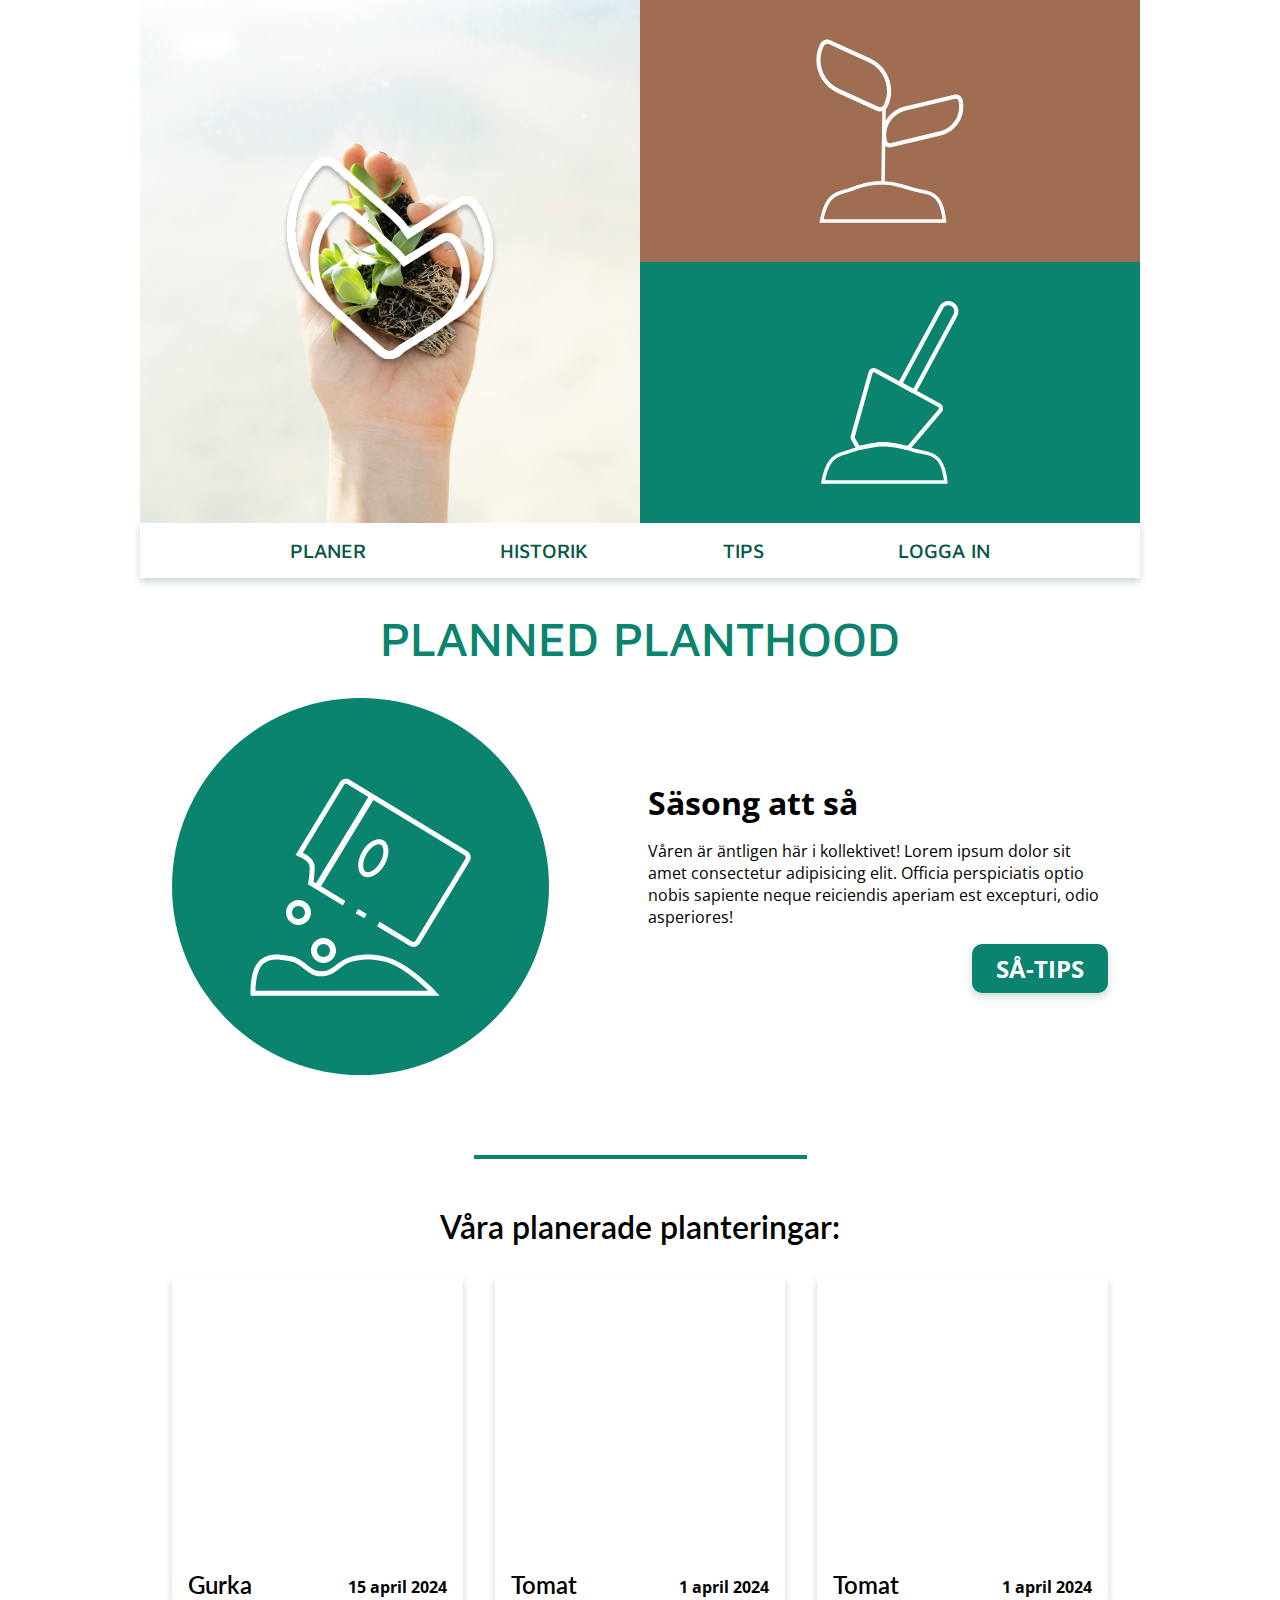
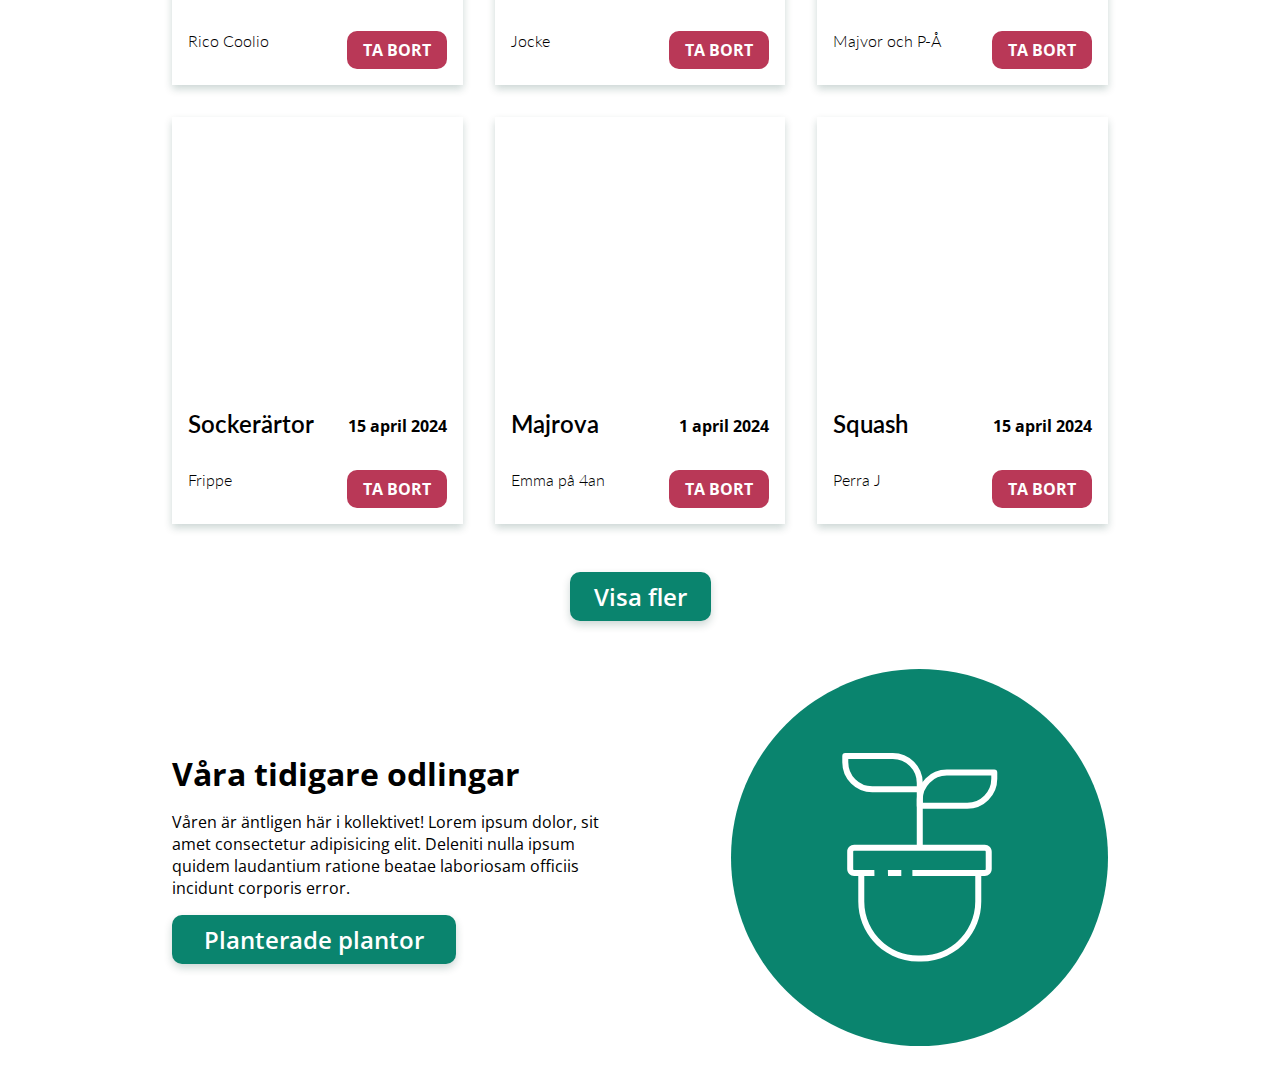
==== index.html @ 94f77a44 "uppdaterad version" ====
<!DOCTYPE html>
<html lang="en">
<head>
    <meta charset="UTF-8">
    <meta name="viewport" content="width=device-width, initial-scale=1.0">
    <link rel="stylesheet" href="./styles/styles.css">
    <title>Planned Planthood</title>
</head>
<body>
    <div class="wrapper">

        <!--HEADER-->
        <header class="header">
            <section class="header-section-left">
                <img src="/assets/plannedplanthoodlogo.svg" alt="">
            </section>
            <section class="header-section-right">
                <figure class="figure-top">
                    <img class="figure-top-img" src="/assets/seedling.svg" alt="">
                </figure>
                <figure class="figure-bottom">
                    <img class="figure-bottom-img" src="/assets/spade.svg" alt="">
                </figure>
            </section>

        </header>

        <!--NAVIGATION-->
        <nav class="navigation-bar">
            <ul>
                <li>PLANER</li>
                <li>HISTORIK</li>
                <li>TIPS</li>
                <li>LOGGA IN</li>
            </ul>
        </nav>

        <!--MAIN-->
        <h1>PLANNED PLANTHOOD</h1>
        <main class="main">
            <figure class="circle">
                <img src="/assets/seedpackage.svg" alt="">
            </figure>
            <aside>
                <h2>Säsong att så</h2>
                <p>Våren är äntligen här i kollektivet! Lorem ipsum dolor sit amet consectetur adipisicing elit. Officia perspiciatis optio nobis sapiente neque reiciendis aperiam est excepturi, odio asperiores!</p>
                <button>SÅ-TIPS</button>
            </aside>

        </main>

        <hr>

        <!--GALLERY SECTION-->
        <h2 class="gallery-section-h2">Våra planerade planteringar:</h2>
        <section class="gallery-section">
            <article class="article-one">
                <figure class="figure-one">
                <img src="/assets/plant.svg" alt="">
                </figure>
                <section class="info-container">
                    <section class="gallery-section-info-top">
                        <h3>Gurka</h3> <p>15 april 2024</p>
                    </section>
                    <section class="gallery-section-info-bottom">
                        <p>Rico Coolio</p> 
                        <button>TA BORT</button>
                    </section>
                </section>
            </article>
            <article class="article-two">
                <figure class="figure-two">
                <img src="/assets/plant.svg" alt="">
                </figure>
                <section class="info-container">
                    <section class="gallery-section-info-top">
                        <h3>Tomat</h3> <p>1 april 2024</p>
                    </section>
                    <section class="gallery-section-info-bottom">
                        <p>Jocke</p> 
                        <button>TA BORT</button>
                    </section>
                </section>
            </article>
            <article class="article-three">
                <figure class="figure-three">
                <img src="/assets/plant.svg" alt="">
                </figure>
                <section class="info-container">
                    <section class="gallery-section-info-top">
                        <h3>Tomat</h3> <p>1 april 2024</p>
                    </section>
                    <section class="gallery-section-info-bottom">
                        <p>Majvor och P-Å</p> 
                        <button>TA BORT</button>
                    </section>
                </section>
            </article>
            <article class="article-four">
                <figure class="figure-four">
                <img src="/assets/plant.svg" alt="">
                </figure>
                <section class="info-container">
                    <section class="gallery-section-info-top">
                        <h3>Sockerärtor</h3> <p>15 april 2024</p>
                    </section>
                    <section class="gallery-section-info-bottom">
                        <p>Frippe</p> 
                        <button>TA BORT</button>
                    </section>
                </section>
            </article>
            <article class="article-five">
                <figure class="figure-five">
                <img src="/assets/plant.svg" alt="">
                </figure>
                <section class="info-container">
                    <section class="gallery-section-info-top">
                        <h3>Majrova</h3> <p>1 april 2024</p>
                    </section>
                    <section class="gallery-section-info-bottom">
                        <p>Emma på 4an</p> 
                        <button>TA BORT</button>
                    </section>
                </section>
            </article>
            <article class="article-six">
                <figure class="figure-six">
                <img src="/assets/plant.svg" alt="">
                </figure>
                <section class="info-container">
                    <section class="gallery-section-info-top">
                        <h3>Squash</h3> <p>15 april 2024</p>
                    </section>
                    <section class="gallery-section-info-bottom">
                        <p>Perra J</p> 
                        <button>TA BORT</button>
                    </section>
                </section>
            </article>
        </section>

        <!--SECTION-->
        <aside class="second-section-button-container">
            <button>Visa fler</button>
        </aside>
        
        <section class="second-section">
            <aside>
                <h2>Våra tidigare odlingar</h2>
                <p>Våren är äntligen här i kollektivet! Lorem ipsum dolor, sit amet consectetur adipisicing elit. Deleniti nulla ipsum quidem laudantium ratione beatae laboriosam officiis incidunt corporis error.</p>
                <button>Planterade plantor</button>
            </aside>
            <figure class="second-section-circle">
                <img src="/assets/plant.svg" alt="">
            </figure>

        </section>

        <!--FOOTER-->
        <footer class="footer">

        </footer>
    </div>
    
</body>
</html>
---- styles/styles.css ----
@import url('https://fonts.googleapis.com/css2?family=Maven+Pro:wght@400..900&family=Roboto:wght@500&display=swap');
@import url('https://fonts.googleapis.com/css2?family=Lato:ital,wght@0,100;0,300;0,400;0,700;0,900;1,100;1,300;1,400;1,700;1,900&family=Maven+Pro:wght@400..900&family=Roboto:wght@500;700&display=swap');
@import url('https://fonts.googleapis.com/css2?family=Lato:ital,wght@0,100;0,300;0,400;0,700;0,900;1,100;1,300;1,400;1,700;1,900&family=Maven+Pro:wght@400..900&family=Open+Sans:ital,wght@0,300..800;1,300..800&family=Roboto:wght@500;700&display=swap');

* {
    box-sizing: border-box;
    margin: 0;
    padding: 0;
}

body {
   
}

.wrapper {
    max-width: 1000px;
    background-color: #FFFFFF;
    margin-inline: auto;

}

/*HEADER SECTION */

header {
    width: 100%;
    display: flex;
    
}

.header-section-left {
    flex:1;
    min-width: 50%;
    background-image: url(../assets/zoe-schaeffer-PFbOZfKh07I-unsplash.jpg);
    background-repeat: no-repeat;
    background-position: center;
    background-size: cover;
    background-color: white;

    display: flex;
    justify-content: center;
    align-items: center;
}

.header-section-right {
    flex:1;
    min-width: 50%;
    display: flex;
    flex-direction: column;
    
}

.figure-top {
    display: flex;
    justify-content: center;
    align-items: center;
    background-color: #9E6D52;
}

.figure-bottom {
    display: flex;
    justify-content: center;
    align-items: center;
    background-color: #0A846E;
    
}

header img {
    max-width: 70%;
    max-height: 70%;
}

/*NAVIGATION*/

.navigation-bar {
    background-color: #FFFFFF;
    box-shadow: 0px 4px 8px rgba(3, 56, 47, 0.2);
    
}


.navigation-bar ul {
    font-family: 'Maven Pro', sans-serif;

    display:flex;
    justify-content: space-evenly;
    text-align: center;
    list-style-type: none;
    font-size: 20px;
    font-weight: 500;
    padding:1rem;
    color:#055647;
}

/*MAIN*/
h1 {
    text-align: center;
    margin-top: 2rem;
    font-family: 'Maven Pro', sans-serif;
    font-weight: 500;
    font-size: 3rem;
    color: #0A846E;
    
}

.main {
    display: grid;
    grid-template-columns: repeat(2, 1fr);
    gap: 1rem;
    padding: 2rem;
}

.main figure {
    grid-column: auto / span 1;

    width: 377px;
    height: 377px;
    border-radius: 50%;
    background-color: #0A846E;
}

.main aside {
    grid-column: auto / span 1;
    display: flex;
    flex-direction: column;
    justify-content: center;
}

.main aside h2 {
    font-family: 'Open Sans', sans-serif;
    font-weight: 700;
    font-size: 2rem;
    padding-bottom: 1rem;
}

.main aside p {
    font-family: 'Open Sans', sans-serif;
    font-weight: 400;
    font-size: 1rem;
    padding-bottom: 1rem;
    
}

.main aside button {
    font-family: 'Open Sans', sans-serif;
    font-weight: 700;
    font-size: 1.5rem;
    align-self: flex-end;
    padding: 0.5rem 1.5rem;
    border-radius: 10px;
    background-color: #0A846E;
    color: white;
    border: none;
    cursor: pointer;
    box-shadow: 0px 4px 8px rgba(3, 56, 47, 0.2);
}

.main aside button:hover {
    background-color: #14483f;
}

.circle {
    display: flex;
    justify-content: center;
    align-items: center;
}

/*HORISONTELL LINJE*/
hr {
    max-width: 333px;
    background-color: #0A846E;
    border: 2px solid #0A846E;
    margin-inline: auto;
    margin-top: 3rem;
    margin-bottom: 3rem;
}

/*GALLERY SECTION*/

.gallery-section-h2 {
    font-family: 'Lato', sans-serif;
    font-weight: 600;
    font-size: 2rem;
    text-align: center;
}

.gallery-section {
    display: grid;
    grid-template-columns: repeat(3, 1fr);
    gap:2rem;
    padding: 2rem;
}

.gallery-section article {
    height: 407px;
    background-color: white;
    display: flex;
    flex-direction: column;

    box-shadow: 0px 4px 8px rgba(3, 56, 47, 0.2);
}

.gallery-section figure {
    height: 296px;
    display: flex;
    justify-content: center;
    align-items: center;
    
}

.figure-one {
    background-image: url(https://images.unsplash.com/photo-1518568403628-df55701ade9e?q=80&w=2940&auto=format&fit=crop&ixlib=rb-4.0.3&ixid=M3wxMjA3fDB8MHxwaG90by1wYWdlfHx8fGVufDB8fHx8fA%3D%3D);
    background-size: cover;
    background-repeat: no-repeat;
    background-position: center;
}

.figure-two {
    background-image: url(https://images.unsplash.com/photo-1596199050105-6d5d32222916?q=80&w=2639&auto=format&fit=crop&ixlib=rb-4.0.3&ixid=M3wxMjA3fDB8MHxwaG90by1wYWdlfHx8fGVufDB8fHx8fA%3D%3D);
    background-size: cover;
    background-repeat: no-repeat;
    background-position: center;
}

.figure-three {
    background-image: url(https://images.unsplash.com/photo-1565698228480-eec300c9679b?q=80&w=2806&auto=format&fit=crop&ixlib=rb-4.0.3&ixid=M3wxMjA3fDB8MHxwaG90by1wYWdlfHx8fGVufDB8fHx8fA%3D%3D);
    background-size: cover;
    background-repeat: no-repeat;
    background-position: center;
}

.figure-four {
    background-image: url(https://images.unsplash.com/photo-1687878269804-63e8b50e3ddc?q=80&w=2940&auto=format&fit=crop&ixlib=rb-4.0.3&ixid=M3wxMjA3fDB8MHxwaG90by1wYWdlfHx8fGVufDB8fHx8fA%3D%3D);
    background-size: cover;
    background-repeat: no-repeat;
    background-position: center;
}

.figure-five {
    background-image: url(https://images.unsplash.com/photo-1555447740-03e40562af94?q=80&w=2787&auto=format&fit=crop&ixlib=rb-4.0.3&ixid=M3wxMjA3fDB8MHxwaG90by1wYWdlfHx8fGVufDB8fHx8fA%3D%3D);
    background-size: cover;
    background-repeat: no-repeat;
    background-position: center;
}

.figure-six {
    background-image: url(https://images.unsplash.com/photo-1627989230968-d0b8e2d1a398?q=80&w=2962&auto=format&fit=crop&ixlib=rb-4.0.3&ixid=M3wxMjA3fDB8MHxwaG90by1wYWdlfHx8fGVufDB8fHx8fA%3D%3D);
    background-size: cover;
    background-repeat: no-repeat;
    background-position: center;
}

.gallery-section-info-top, .gallery-section-info-bottom {
    display: flex;
    justify-content: space-between;
    padding: 1rem;
}

.gallery-section-info-bottom {
    margin-top: auto;
}

.gallery-section button {
    background-color: #B93857;
    color: white;
    border-radius: 10px;
    padding: 0.5rem 1rem;
    border-style: none;
    cursor: pointer;
    

    font-family: 'Open Sans', sans-serif;
    font-weight: 700;
    font-size: 1rem;
}

.gallery-section button:hover {
    background-color: #6d1026;
}

.gallery-section h3 {
    font-family: 'Lato', sans-serif;
    font-weight: 600;
    font-size: 1.5rem;
}

.gallery-section-info-top p {
    font-family: 'Open Sans', sans-serif;
    font-weight: 700;
    font-size: 1rem;
    padding-top: 0.35rem;
}

.gallery-section-info-bottom p {
    font-family: 'Lato', sans-serif;
    font-weight: 300;
    font-size: 1rem;
}

.second-section-button-container {
    display: flex;
    justify-content: center;
    align-items: center;
}

.second-section-button-container button {
    font-family: 'Open Sans', sans-serif;
    font-weight: 600;
    font-size: 1.5rem;
    padding: 0.5rem 1.5rem;
    border-radius: 10px;
    background-color: #0A846E;
    color: white;
    border: none;
    cursor: pointer;
    box-shadow: 0px 4px 8px rgba(3, 56, 47, 0.2);

    margin: 1rem;
}

.second-section-button-container button:hover {
    background-color: #14483f;
}

.second-section {
    display: grid;
    grid-template-columns: repeat(2, 1fr);
    gap: 1rem;
    padding: 2rem;

}

.second-section figure {
    grid-column: auto / span 1;

    width: 377px;
    height: 377px;
    border-radius: 50%;
    background-color: #0A846E;
}

.second-section aside {
    grid-column: auto / span 1;
    display: flex;
    flex-direction: column;
    justify-content: center;
}

.second-section-circle {
    display: flex;
    justify-content: center;
    align-items: center;
    margin-left: 6rem;
}

.second-section aside h2 {
    font-family: 'Open Sans', sans-serif;
    font-weight: 700;
    font-size: 2rem;
    padding-bottom: 1rem;
}

.second-section aside p {
    font-family: 'Open Sans', sans-serif;
    font-weight: 400;
    font-size: 1rem;
    padding-bottom: 1rem;
}

.second-section button {
    font-family: 'Open Sans', sans-serif;
    font-weight: 600;
    font-size: 1.5rem;
    padding: 0.5rem 2rem;
    border-radius: 10px;
    background-color: #0A846E;
    color: white;
    border: none;
    cursor: pointer;
    box-shadow: 0px 4px 8px rgba(3, 56, 47, 0.2);
    

    align-self: flex-start;
}

.second-section button:hover {
    background-color: #14483f;
}


@media (min-width:390px) and (max-width:600px) {
  

}
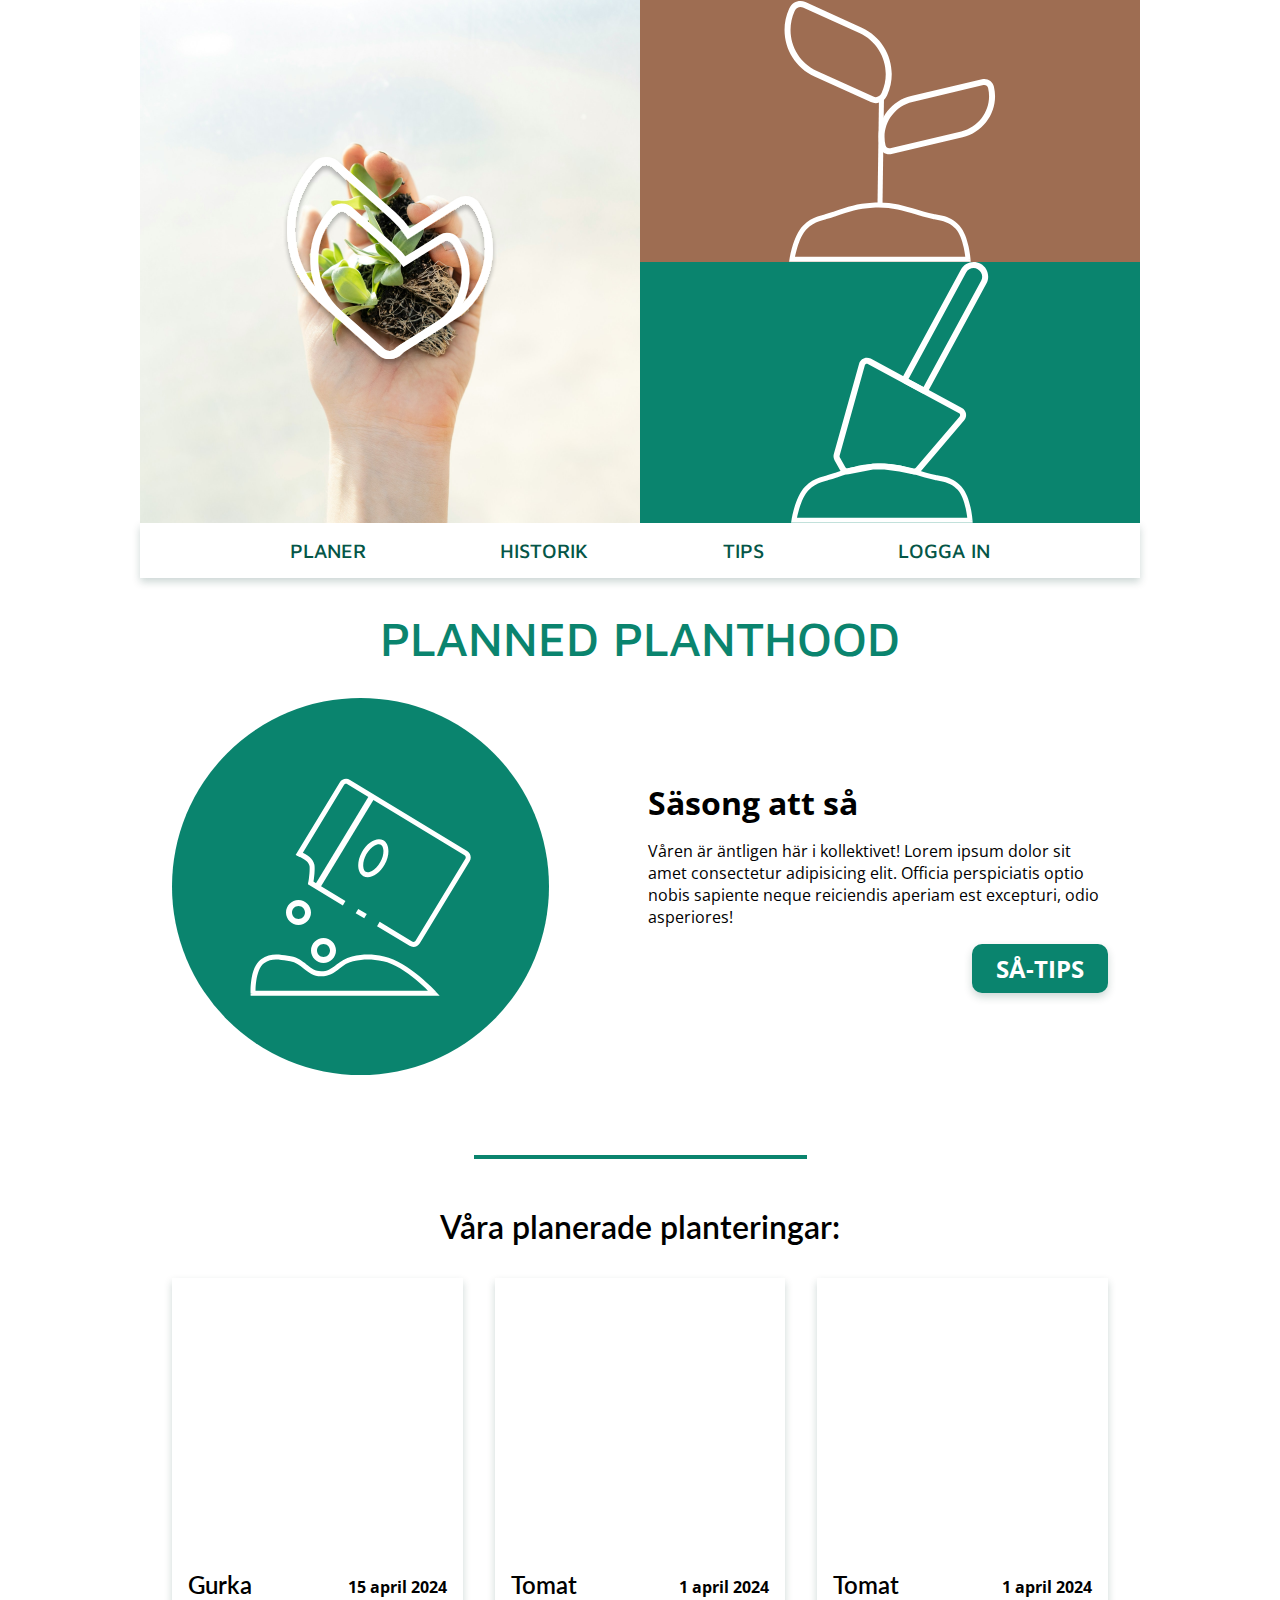
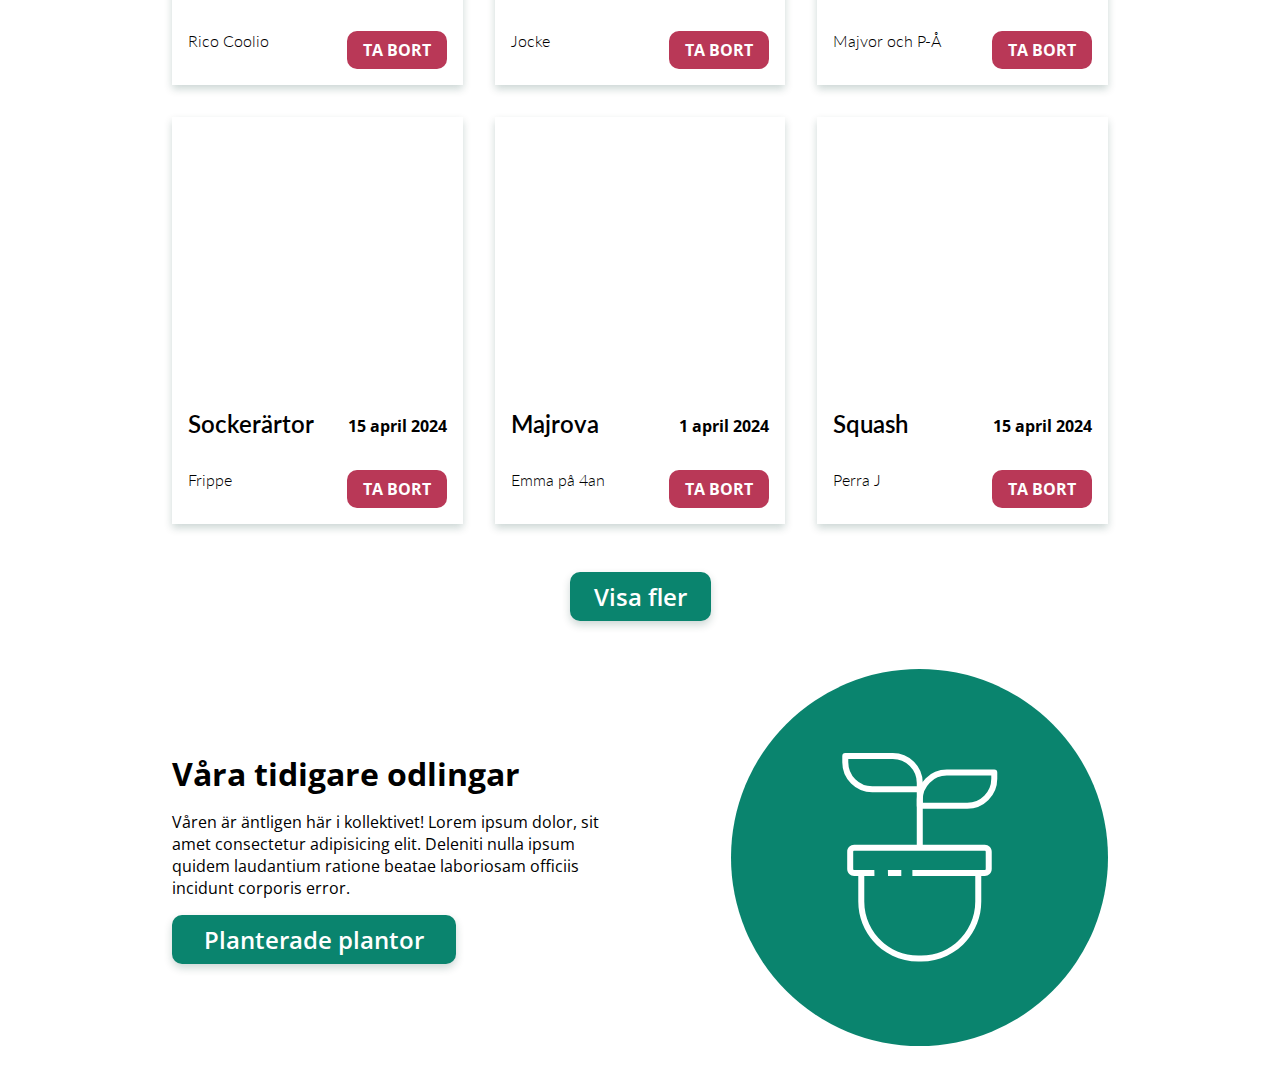
==== commit 66f98548: "Add files via upload" ====
--- a/index.html
+++ b/index.html
@@ -1,167 +1,167 @@
-<!DOCTYPE html>
-<html lang="en">
-<head>
-    <meta charset="UTF-8">
-    <meta name="viewport" content="width=device-width, initial-scale=1.0">
-    <link rel="stylesheet" href="./styles/styles.css">
-    <title>Planned Planthood</title>
-</head>
-<body>
-    <div class="wrapper">
-
-        <!--HEADER-->
-        <header class="header">
-            <section class="header-section-left">
-                <img src="/assets/plannedplanthoodlogo.svg" alt="">
-            </section>
-            <section class="header-section-right">
-                <figure class="figure-top">
-                    <img class="figure-top-img" src="/assets/seedling.svg" alt="">
-                </figure>
-                <figure class="figure-bottom">
-                    <img class="figure-bottom-img" src="/assets/spade.svg" alt="">
-                </figure>
-            </section>
-
-        </header>
-
-        <!--NAVIGATION-->
-        <nav class="navigation-bar">
-            <ul>
-                <li>PLANER</li>
-                <li>HISTORIK</li>
-                <li>TIPS</li>
-                <li>LOGGA IN</li>
-            </ul>
-        </nav>
-
-        <!--MAIN-->
-        <h1>PLANNED PLANTHOOD</h1>
-        <main class="main">
-            <figure class="circle">
-                <img src="/assets/seedpackage.svg" alt="">
-            </figure>
-            <aside>
-                <h2>Säsong att så</h2>
-                <p>Våren är äntligen här i kollektivet! Lorem ipsum dolor sit amet consectetur adipisicing elit. Officia perspiciatis optio nobis sapiente neque reiciendis aperiam est excepturi, odio asperiores!</p>
-                <button>SÅ-TIPS</button>
-            </aside>
-
-        </main>
-
-        <hr>
-
-        <!--GALLERY SECTION-->
-        <h2 class="gallery-section-h2">Våra planerade planteringar:</h2>
-        <section class="gallery-section">
-            <article class="article-one">
-                <figure class="figure-one">
-                <img src="/assets/plant.svg" alt="">
-                </figure>
-                <section class="info-container">
-                    <section class="gallery-section-info-top">
-                        <h3>Gurka</h3> <p>15 april 2024</p>
-                    </section>
-                    <section class="gallery-section-info-bottom">
-                        <p>Rico Coolio</p> 
-                        <button>TA BORT</button>
-                    </section>
-                </section>
-            </article>
-            <article class="article-two">
-                <figure class="figure-two">
-                <img src="/assets/plant.svg" alt="">
-                </figure>
-                <section class="info-container">
-                    <section class="gallery-section-info-top">
-                        <h3>Tomat</h3> <p>1 april 2024</p>
-                    </section>
-                    <section class="gallery-section-info-bottom">
-                        <p>Jocke</p> 
-                        <button>TA BORT</button>
-                    </section>
-                </section>
-            </article>
-            <article class="article-three">
-                <figure class="figure-three">
-                <img src="/assets/plant.svg" alt="">
-                </figure>
-                <section class="info-container">
-                    <section class="gallery-section-info-top">
-                        <h3>Tomat</h3> <p>1 april 2024</p>
-                    </section>
-                    <section class="gallery-section-info-bottom">
-                        <p>Majvor och P-Å</p> 
-                        <button>TA BORT</button>
-                    </section>
-                </section>
-            </article>
-            <article class="article-four">
-                <figure class="figure-four">
-                <img src="/assets/plant.svg" alt="">
-                </figure>
-                <section class="info-container">
-                    <section class="gallery-section-info-top">
-                        <h3>Sockerärtor</h3> <p>15 april 2024</p>
-                    </section>
-                    <section class="gallery-section-info-bottom">
-                        <p>Frippe</p> 
-                        <button>TA BORT</button>
-                    </section>
-                </section>
-            </article>
-            <article class="article-five">
-                <figure class="figure-five">
-                <img src="/assets/plant.svg" alt="">
-                </figure>
-                <section class="info-container">
-                    <section class="gallery-section-info-top">
-                        <h3>Majrova</h3> <p>1 april 2024</p>
-                    </section>
-                    <section class="gallery-section-info-bottom">
-                        <p>Emma på 4an</p> 
-                        <button>TA BORT</button>
-                    </section>
-                </section>
-            </article>
-            <article class="article-six">
-                <figure class="figure-six">
-                <img src="/assets/plant.svg" alt="">
-                </figure>
-                <section class="info-container">
-                    <section class="gallery-section-info-top">
-                        <h3>Squash</h3> <p>15 april 2024</p>
-                    </section>
-                    <section class="gallery-section-info-bottom">
-                        <p>Perra J</p> 
-                        <button>TA BORT</button>
-                    </section>
-                </section>
-            </article>
-        </section>
-
-        <!--SECTION-->
-        <aside class="second-section-button-container">
-            <button>Visa fler</button>
-        </aside>
-        
-        <section class="second-section">
-            <aside>
-                <h2>Våra tidigare odlingar</h2>
-                <p>Våren är äntligen här i kollektivet! Lorem ipsum dolor, sit amet consectetur adipisicing elit. Deleniti nulla ipsum quidem laudantium ratione beatae laboriosam officiis incidunt corporis error.</p>
-                <button>Planterade plantor</button>
-            </aside>
-            <figure class="second-section-circle">
-                <img src="/assets/plant.svg" alt="">
-            </figure>
-
-        </section>
-
-        <!--FOOTER-->
-        <footer class="footer">
-
-        </footer>
-    </div>
-    
-</body>
+<!DOCTYPE html>
+<html lang="en">
+<head>
+    <meta charset="UTF-8">
+    <meta name="viewport" content="width=device-width, initial-scale=1.0">
+    <link rel="stylesheet" href="./styles/styles.css">
+    <title>Planned Planthood</title>
+</head>
+<body>
+    <div class="wrapper">
+
+        <!--HEADER-->
+        <header class="header">
+            <section class="header-section-left">
+                <img src="/assets/plannedplanthoodlogo.svg" alt="">
+            </section>
+            <section class="header-section-right">
+                <figure class="figure-top">
+                    <img class="figure-top-img" src="/assets/seedling.svg" alt="">
+                </figure>
+                <figure class="figure-bottom">
+                    <img class="figure-bottom-img" src="/assets/spade.svg" alt="">
+                </figure>
+            </section>
+
+        </header>
+
+        <!--NAVIGATION-->
+        <nav class="navigation-bar">
+            <ul>
+                <li>PLANER</li>
+                <li>HISTORIK</li>
+                <li>TIPS</li>
+                <li>LOGGA IN</li>
+            </ul>
+        </nav>
+
+        <!--MAIN-->
+        <h1>PLANNED PLANTHOOD</h1>
+        <main class="main">
+            <figure class="circle">
+                <img src="/assets/seedpackage.svg" alt="">
+            </figure>
+            <aside>
+                <h2>Säsong att så</h2>
+                <p>Våren är äntligen här i kollektivet! Lorem ipsum dolor sit amet consectetur adipisicing elit. Officia perspiciatis optio nobis sapiente neque reiciendis aperiam est excepturi, odio asperiores!</p>
+                <button>SÅ-TIPS</button>
+            </aside>
+
+        </main>
+
+        <hr>
+
+        <!--GALLERY SECTION-->
+        <h2 class="gallery-section-h2">Våra planerade planteringar:</h2>
+        <section class="gallery-section">
+            <article class="article-one">
+                <figure class="figure-one">
+                <img src="/assets/plant.svg" alt="">
+                </figure>
+                <section class="info-container">
+                    <section class="gallery-section-info-top">
+                        <h3>Gurka</h3> <p>15 april 2024</p>
+                    </section>
+                    <section class="gallery-section-info-bottom">
+                        <p>Rico Coolio</p> 
+                        <button>TA BORT</button>
+                    </section>
+                </section>
+            </article>
+            <article class="article-two">
+                <figure class="figure-two">
+                <img src="/assets/plant.svg" alt="">
+                </figure>
+                <section class="info-container">
+                    <section class="gallery-section-info-top">
+                        <h3>Tomat</h3> <p>1 april 2024</p>
+                    </section>
+                    <section class="gallery-section-info-bottom">
+                        <p>Jocke</p> 
+                        <button>TA BORT</button>
+                    </section>
+                </section>
+            </article>
+            <article class="article-three">
+                <figure class="figure-three">
+                <img src="/assets/plant.svg" alt="">
+                </figure>
+                <section class="info-container">
+                    <section class="gallery-section-info-top">
+                        <h3>Tomat</h3> <p>1 april 2024</p>
+                    </section>
+                    <section class="gallery-section-info-bottom">
+                        <p>Majvor och P-Å</p> 
+                        <button>TA BORT</button>
+                    </section>
+                </section>
+            </article>
+            <article class="article-four">
+                <figure class="figure-four">
+                <img src="/assets/plant.svg" alt="">
+                </figure>
+                <section class="info-container">
+                    <section class="gallery-section-info-top">
+                        <h3>Sockerärtor</h3> <p>15 april 2024</p>
+                    </section>
+                    <section class="gallery-section-info-bottom">
+                        <p>Frippe</p> 
+                        <button>TA BORT</button>
+                    </section>
+                </section>
+            </article>
+            <article class="article-five">
+                <figure class="figure-five">
+                <img src="/assets/plant.svg" alt="">
+                </figure>
+                <section class="info-container">
+                    <section class="gallery-section-info-top">
+                        <h3>Majrova</h3> <p>1 april 2024</p>
+                    </section>
+                    <section class="gallery-section-info-bottom">
+                        <p>Emma på 4an</p> 
+                        <button>TA BORT</button>
+                    </section>
+                </section>
+            </article>
+            <article class="article-six">
+                <figure class="figure-six">
+                <img src="/assets/plant.svg" alt="">
+                </figure>
+                <section class="info-container">
+                    <section class="gallery-section-info-top">
+                        <h3>Squash</h3> <p>15 april 2024</p>
+                    </section>
+                    <section class="gallery-section-info-bottom">
+                        <p>Perra J</p> 
+                        <button>TA BORT</button>
+                    </section>
+                </section>
+            </article>
+        </section>
+
+        <!--SECTION-->
+        <aside class="second-section-button-container">
+            <button>Visa fler</button>
+        </aside>
+        
+        <section class="second-section">
+            <aside>
+                <h2>Våra tidigare odlingar</h2>
+                <p>Våren är äntligen här i kollektivet! Lorem ipsum dolor, sit amet consectetur adipisicing elit. Deleniti nulla ipsum quidem laudantium ratione beatae laboriosam officiis incidunt corporis error.</p>
+                <button>Planterade plantor</button>
+            </aside>
+            <figure class="second-section-circle">
+                <img src="/assets/plant.svg" alt="">
+            </figure>
+
+        </section>
+
+        <!--FOOTER-->
+        <footer class="footer">
+
+        </footer>
+    </div>
+    
+</body>
 </html>--- a/styles/styles.css
+++ b/styles/styles.css
@@ -1,393 +1,470 @@
-@import url('https://fonts.googleapis.com/css2?family=Maven+Pro:wght@400..900&family=Roboto:wght@500&display=swap');
-@import url('https://fonts.googleapis.com/css2?family=Lato:ital,wght@0,100;0,300;0,400;0,700;0,900;1,100;1,300;1,400;1,700;1,900&family=Maven+Pro:wght@400..900&family=Roboto:wght@500;700&display=swap');
-@import url('https://fonts.googleapis.com/css2?family=Lato:ital,wght@0,100;0,300;0,400;0,700;0,900;1,100;1,300;1,400;1,700;1,900&family=Maven+Pro:wght@400..900&family=Open+Sans:ital,wght@0,300..800;1,300..800&family=Roboto:wght@500;700&display=swap');
-
-* {
-    box-sizing: border-box;
-    margin: 0;
-    padding: 0;
-}
-
-body {
-   
-}
-
-.wrapper {
-    max-width: 1000px;
-    background-color: #FFFFFF;
-    margin-inline: auto;
-
-}
-
-/*HEADER SECTION */
-
-header {
-    width: 100%;
-    display: flex;
-    
-}
-
-.header-section-left {
-    flex:1;
-    min-width: 50%;
-    background-image: url(../assets/zoe-schaeffer-PFbOZfKh07I-unsplash.jpg);
-    background-repeat: no-repeat;
-    background-position: center;
-    background-size: cover;
-    background-color: white;
-
-    display: flex;
-    justify-content: center;
-    align-items: center;
-}
-
-.header-section-right {
-    flex:1;
-    min-width: 50%;
-    display: flex;
-    flex-direction: column;
-    
-}
-
-.figure-top {
-    display: flex;
-    justify-content: center;
-    align-items: center;
-    background-color: #9E6D52;
-}
-
-.figure-bottom {
-    display: flex;
-    justify-content: center;
-    align-items: center;
-    background-color: #0A846E;
-    
-}
-
-header img {
-    max-width: 70%;
-    max-height: 70%;
-}
-
-/*NAVIGATION*/
-
-.navigation-bar {
-    background-color: #FFFFFF;
-    box-shadow: 0px 4px 8px rgba(3, 56, 47, 0.2);
-    
-}
-
-
-.navigation-bar ul {
-    font-family: 'Maven Pro', sans-serif;
-
-    display:flex;
-    justify-content: space-evenly;
-    text-align: center;
-    list-style-type: none;
-    font-size: 20px;
-    font-weight: 500;
-    padding:1rem;
-    color:#055647;
-}
-
-/*MAIN*/
-h1 {
-    text-align: center;
-    margin-top: 2rem;
-    font-family: 'Maven Pro', sans-serif;
-    font-weight: 500;
-    font-size: 3rem;
-    color: #0A846E;
-    
-}
-
-.main {
-    display: grid;
-    grid-template-columns: repeat(2, 1fr);
-    gap: 1rem;
-    padding: 2rem;
-}
-
-.main figure {
-    grid-column: auto / span 1;
-
-    width: 377px;
-    height: 377px;
-    border-radius: 50%;
-    background-color: #0A846E;
-}
-
-.main aside {
-    grid-column: auto / span 1;
-    display: flex;
-    flex-direction: column;
-    justify-content: center;
-}
-
-.main aside h2 {
-    font-family: 'Open Sans', sans-serif;
-    font-weight: 700;
-    font-size: 2rem;
-    padding-bottom: 1rem;
-}
-
-.main aside p {
-    font-family: 'Open Sans', sans-serif;
-    font-weight: 400;
-    font-size: 1rem;
-    padding-bottom: 1rem;
-    
-}
-
-.main aside button {
-    font-family: 'Open Sans', sans-serif;
-    font-weight: 700;
-    font-size: 1.5rem;
-    align-self: flex-end;
-    padding: 0.5rem 1.5rem;
-    border-radius: 10px;
-    background-color: #0A846E;
-    color: white;
-    border: none;
-    cursor: pointer;
-    box-shadow: 0px 4px 8px rgba(3, 56, 47, 0.2);
-}
-
-.main aside button:hover {
-    background-color: #14483f;
-}
-
-.circle {
-    display: flex;
-    justify-content: center;
-    align-items: center;
-}
-
-/*HORISONTELL LINJE*/
-hr {
-    max-width: 333px;
-    background-color: #0A846E;
-    border: 2px solid #0A846E;
-    margin-inline: auto;
-    margin-top: 3rem;
-    margin-bottom: 3rem;
-}
-
-/*GALLERY SECTION*/
-
-.gallery-section-h2 {
-    font-family: 'Lato', sans-serif;
-    font-weight: 600;
-    font-size: 2rem;
-    text-align: center;
-}
-
-.gallery-section {
-    display: grid;
-    grid-template-columns: repeat(3, 1fr);
-    gap:2rem;
-    padding: 2rem;
-}
-
-.gallery-section article {
-    height: 407px;
-    background-color: white;
-    display: flex;
-    flex-direction: column;
-
-    box-shadow: 0px 4px 8px rgba(3, 56, 47, 0.2);
-}
-
-.gallery-section figure {
-    height: 296px;
-    display: flex;
-    justify-content: center;
-    align-items: center;
-    
-}
-
-.figure-one {
-    background-image: url(https://images.unsplash.com/photo-1518568403628-df55701ade9e?q=80&w=2940&auto=format&fit=crop&ixlib=rb-4.0.3&ixid=M3wxMjA3fDB8MHxwaG90by1wYWdlfHx8fGVufDB8fHx8fA%3D%3D);
-    background-size: cover;
-    background-repeat: no-repeat;
-    background-position: center;
-}
-
-.figure-two {
-    background-image: url(https://images.unsplash.com/photo-1596199050105-6d5d32222916?q=80&w=2639&auto=format&fit=crop&ixlib=rb-4.0.3&ixid=M3wxMjA3fDB8MHxwaG90by1wYWdlfHx8fGVufDB8fHx8fA%3D%3D);
-    background-size: cover;
-    background-repeat: no-repeat;
-    background-position: center;
-}
-
-.figure-three {
-    background-image: url(https://images.unsplash.com/photo-1565698228480-eec300c9679b?q=80&w=2806&auto=format&fit=crop&ixlib=rb-4.0.3&ixid=M3wxMjA3fDB8MHxwaG90by1wYWdlfHx8fGVufDB8fHx8fA%3D%3D);
-    background-size: cover;
-    background-repeat: no-repeat;
-    background-position: center;
-}
-
-.figure-four {
-    background-image: url(https://images.unsplash.com/photo-1687878269804-63e8b50e3ddc?q=80&w=2940&auto=format&fit=crop&ixlib=rb-4.0.3&ixid=M3wxMjA3fDB8MHxwaG90by1wYWdlfHx8fGVufDB8fHx8fA%3D%3D);
-    background-size: cover;
-    background-repeat: no-repeat;
-    background-position: center;
-}
-
-.figure-five {
-    background-image: url(https://images.unsplash.com/photo-1555447740-03e40562af94?q=80&w=2787&auto=format&fit=crop&ixlib=rb-4.0.3&ixid=M3wxMjA3fDB8MHxwaG90by1wYWdlfHx8fGVufDB8fHx8fA%3D%3D);
-    background-size: cover;
-    background-repeat: no-repeat;
-    background-position: center;
-}
-
-.figure-six {
-    background-image: url(https://images.unsplash.com/photo-1627989230968-d0b8e2d1a398?q=80&w=2962&auto=format&fit=crop&ixlib=rb-4.0.3&ixid=M3wxMjA3fDB8MHxwaG90by1wYWdlfHx8fGVufDB8fHx8fA%3D%3D);
-    background-size: cover;
-    background-repeat: no-repeat;
-    background-position: center;
-}
-
-.gallery-section-info-top, .gallery-section-info-bottom {
-    display: flex;
-    justify-content: space-between;
-    padding: 1rem;
-}
-
-.gallery-section-info-bottom {
-    margin-top: auto;
-}
-
-.gallery-section button {
-    background-color: #B93857;
-    color: white;
-    border-radius: 10px;
-    padding: 0.5rem 1rem;
-    border-style: none;
-    cursor: pointer;
-    
-
-    font-family: 'Open Sans', sans-serif;
-    font-weight: 700;
-    font-size: 1rem;
-}
-
-.gallery-section button:hover {
-    background-color: #6d1026;
-}
-
-.gallery-section h3 {
-    font-family: 'Lato', sans-serif;
-    font-weight: 600;
-    font-size: 1.5rem;
-}
-
-.gallery-section-info-top p {
-    font-family: 'Open Sans', sans-serif;
-    font-weight: 700;
-    font-size: 1rem;
-    padding-top: 0.35rem;
-}
-
-.gallery-section-info-bottom p {
-    font-family: 'Lato', sans-serif;
-    font-weight: 300;
-    font-size: 1rem;
-}
-
-.second-section-button-container {
-    display: flex;
-    justify-content: center;
-    align-items: center;
-}
-
-.second-section-button-container button {
-    font-family: 'Open Sans', sans-serif;
-    font-weight: 600;
-    font-size: 1.5rem;
-    padding: 0.5rem 1.5rem;
-    border-radius: 10px;
-    background-color: #0A846E;
-    color: white;
-    border: none;
-    cursor: pointer;
-    box-shadow: 0px 4px 8px rgba(3, 56, 47, 0.2);
-
-    margin: 1rem;
-}
-
-.second-section-button-container button:hover {
-    background-color: #14483f;
-}
-
-.second-section {
-    display: grid;
-    grid-template-columns: repeat(2, 1fr);
-    gap: 1rem;
-    padding: 2rem;
-
-}
-
-.second-section figure {
-    grid-column: auto / span 1;
-
-    width: 377px;
-    height: 377px;
-    border-radius: 50%;
-    background-color: #0A846E;
-}
-
-.second-section aside {
-    grid-column: auto / span 1;
-    display: flex;
-    flex-direction: column;
-    justify-content: center;
-}
-
-.second-section-circle {
-    display: flex;
-    justify-content: center;
-    align-items: center;
-    margin-left: 6rem;
-}
-
-.second-section aside h2 {
-    font-family: 'Open Sans', sans-serif;
-    font-weight: 700;
-    font-size: 2rem;
-    padding-bottom: 1rem;
-}
-
-.second-section aside p {
-    font-family: 'Open Sans', sans-serif;
-    font-weight: 400;
-    font-size: 1rem;
-    padding-bottom: 1rem;
-}
-
-.second-section button {
-    font-family: 'Open Sans', sans-serif;
-    font-weight: 600;
-    font-size: 1.5rem;
-    padding: 0.5rem 2rem;
-    border-radius: 10px;
-    background-color: #0A846E;
-    color: white;
-    border: none;
-    cursor: pointer;
-    box-shadow: 0px 4px 8px rgba(3, 56, 47, 0.2);
-    
-
-    align-self: flex-start;
-}
-
-.second-section button:hover {
-    background-color: #14483f;
-}
-
-
-@media (min-width:390px) and (max-width:600px) {
-  
-
+@import url('https://fonts.googleapis.com/css2?family=Maven+Pro:wght@400..900&family=Roboto:wght@500&display=swap');
+@import url('https://fonts.googleapis.com/css2?family=Lato:ital,wght@0,100;0,300;0,400;0,700;0,900;1,100;1,300;1,400;1,700;1,900&family=Maven+Pro:wght@400..900&family=Roboto:wght@500;700&display=swap');
+@import url('https://fonts.googleapis.com/css2?family=Lato:ital,wght@0,100;0,300;0,400;0,700;0,900;1,100;1,300;1,400;1,700;1,900&family=Maven+Pro:wght@400..900&family=Open+Sans:ital,wght@0,300..800;1,300..800&family=Roboto:wght@500;700&display=swap');
+
+* {
+    box-sizing: border-box;
+    margin: 0;
+    padding: 0;
+}
+
+body {
+   
+}
+
+.wrapper {
+
+    max-width: 1000px;
+    
+    background-color: #FFFFFF;
+    margin-inline: auto;
+
+}
+
+/*HEADER Page1 SECTION */
+
+header {
+    width: 100%;
+    display: flex;
+    
+}
+
+
+.header-section-left {
+    flex:1;
+    min-width: 50%;
+    background-image: url(../assets/zoe-schaeffer-PFbOZfKh07I-unsplash.jpg);
+    background-repeat: no-repeat;
+    background-position: center;
+    background-size: cover;
+    background-color: white;
+
+    display: flex;
+    justify-content: center;
+    align-items: center;
+}
+
+.header-section-right {
+    flex:1;
+    min-width: 50%;
+    display: flex;
+    flex-direction: column;
+    
+}
+
+.figure-top {
+    display: flex;
+    justify-content: center;
+    align-items: center;
+    background-color: #9E6D52;
+}
+
+.figure-bottom {
+    display: flex;
+    justify-content: center;
+    align-items: center;
+    background-color: #0A846E;
+    
+}
+
+#Page2 header {
+    width: 100%;
+    height: 400px; /* Adjust the height as needed */
+    background-image: url('../assets/Page2.jpg');
+    background-size: cover;
+    background-position: center;
+    display: flex;
+    justify-content: center;
+    align-items: center;
+    position: relative;
+    text-align: center;
+    color: white;
+    font-family: 'Maven Pro', sans-serif;
+}
+
+/* Styling for the logo and text */
+#Page2 header h1 {
+    display: flex;
+    flex-direction: column;
+    align-items: center;
+    color: #fff;
+    font-size: 40;
+
+    
+}
+
+#Page2 header .logo-image {
+    width: 150px; 
+    height: auto;
+}
+
+
+
+.add-planting h2 {
+    font-family: 'Maven Pro';
+    color: #2c3e50;
+
+    margin-bottom: 20px;
+    font-size: 1.8rem;
+}
+
+.add-planting form {
+    display: flex;
+    flex-wrap: wrap;
+    gap: 20px; 
+    justify-content: left;
+}
+
+.add-planting input[type="text"],
+.add-planting input[type="date"] {
+    width: 45%; 
+    padding: 10px;
+    border: 1px solid #e0e0e0;
+    border-radius: 5px;
+    font-size: 1rem;
+    font-family: 'Maven Pro', sans-serif;
+    transition: border-color 0.3s ease;
+}
+
+
+
+.add-planting button {
+    flex: 1 1 100%; 
+    max-width: 192px;
+    margin: 0 auto;
+    padding: 12px;
+    background-color: #0A846E; 
+    color: #fff;
+    border: none;
+    border-radius: 5px;
+    font-size: 24px;
+    font-weight: bold;
+    font-family: 'Open Sans';
+    cursor: pointer;
+    transition: background-color 0.3s ease;
+    text-align: center;
+    box-shadow: 0px 4px 8px rgba(0, 0, 0, 0.2);
+}
+
+
+/*NAVIGATION*/
+
+.navigation-bar {
+    background-color: #FFFFFF;
+    box-shadow: 0px 4px 8px rgba(3, 56, 47, 0.2);
+    
+}
+
+
+.navigation-bar ul {
+    font-family: 'Maven Pro', sans-serif;
+
+    display:flex;
+    justify-content: space-evenly;
+    text-align: center;
+    list-style-type: none;
+    font-size: 20px;
+    font-weight: 500;
+    padding:1rem;
+    color:#055647;
+}
+
+/*MAIN*/
+h1 {
+    text-align: center;
+    margin-top: 2rem;
+    font-family: 'Maven Pro', sans-serif;
+    font-weight: 500;
+    font-size: 3rem;
+    color: #0A846E;
+    
+}
+
+.main {
+    display: grid;
+    grid-template-columns: repeat(2, 1fr);
+    gap: 1rem;
+    padding: 2rem;
+}
+
+.main figure {
+    grid-column: auto / span 1;
+
+    width: 377px;
+    height: 377px;
+    border-radius: 50%;
+    background-color: #0A846E;
+}
+
+.main aside {
+    grid-column: auto / span 1;
+    display: flex;
+    flex-direction: column;
+    justify-content: center;
+}
+
+.main aside h2 {
+    font-family: 'Open Sans', sans-serif;
+    font-weight: 700;
+    font-size: 2rem;
+    padding-bottom: 1rem;
+}
+
+.main aside p {
+    font-family: 'Open Sans', sans-serif;
+    font-weight: 400;
+    font-size: 1rem;
+    padding-bottom: 1rem;
+    
+}
+
+.main aside button {
+    font-family: 'Open Sans', sans-serif;
+    font-weight: 700;
+    font-size: 1.5rem;
+    align-self: flex-end;
+    padding: 0.5rem 1.5rem;
+    border-radius: 10px;
+    background-color: #0A846E;
+    color: white;
+    border: none;
+    cursor: pointer;
+    box-shadow: 0px 4px 8px rgba(3, 56, 47, 0.2);
+}
+
+.main aside button:hover {
+    background-color: #14483f;
+}
+
+.circle {
+    display: flex;
+    justify-content: center;
+    align-items: center;
+}
+
+/*HORISONTELL LINJE*/
+hr {
+    max-width: 333px;
+    background-color: #0A846E;
+    border: 2px solid #0A846E;
+    margin-inline: auto;
+    margin-top: 3rem;
+    margin-bottom: 3rem;
+}
+
+/*GALLERY SECTION*/
+
+.gallery-section-h2 {
+    font-family: 'Lato', sans-serif;
+    font-weight: 600;
+    font-size: 2rem;
+    text-align: center;
+}
+
+.gallery-section {
+    display: grid;
+    grid-template-columns: repeat(3, 1fr);
+    gap:2rem;
+    padding: 2rem;
+}
+
+.gallery-section article {
+    height: 407px;
+    background-color: white;
+    display: flex;
+    flex-direction: column;
+
+    box-shadow: 0px 4px 8px rgba(3, 56, 47, 0.2);
+}
+
+.gallery-section figure {
+    height: 296px;
+    display: flex;
+    justify-content: center;
+    align-items: center;
+    
+}
+
+.figure-one {
+    background-image: url(https://images.unsplash.com/photo-1518568403628-df55701ade9e?q=80&w=2940&auto=format&fit=crop&ixlib=rb-4.0.3&ixid=M3wxMjA3fDB8MHxwaG90by1wYWdlfHx8fGVufDB8fHx8fA%3D%3D);
+    background-size: cover;
+    background-repeat: no-repeat;
+    background-position: center;
+}
+
+.figure-two {
+    background-image: url(https://images.unsplash.com/photo-1596199050105-6d5d32222916?q=80&w=2639&auto=format&fit=crop&ixlib=rb-4.0.3&ixid=M3wxMjA3fDB8MHxwaG90by1wYWdlfHx8fGVufDB8fHx8fA%3D%3D);
+    background-size: cover;
+    background-repeat: no-repeat;
+    background-position: center;
+}
+
+.figure-three {
+    background-image: url(https://images.unsplash.com/photo-1565698228480-eec300c9679b?q=80&w=2806&auto=format&fit=crop&ixlib=rb-4.0.3&ixid=M3wxMjA3fDB8MHxwaG90by1wYWdlfHx8fGVufDB8fHx8fA%3D%3D);
+    background-size: cover;
+    background-repeat: no-repeat;
+    background-position: center;
+}
+
+.figure-four {
+    background-image: url(https://images.unsplash.com/photo-1687878269804-63e8b50e3ddc?q=80&w=2940&auto=format&fit=crop&ixlib=rb-4.0.3&ixid=M3wxMjA3fDB8MHxwaG90by1wYWdlfHx8fGVufDB8fHx8fA%3D%3D);
+    background-size: cover;
+    background-repeat: no-repeat;
+    background-position: center;
+}
+
+.figure-five {
+    background-image: url(https://images.unsplash.com/photo-1555447740-03e40562af94?q=80&w=2787&auto=format&fit=crop&ixlib=rb-4.0.3&ixid=M3wxMjA3fDB8MHxwaG90by1wYWdlfHx8fGVufDB8fHx8fA%3D%3D);
+    background-size: cover;
+    background-repeat: no-repeat;
+    background-position: center;
+}
+
+.figure-six {
+    background-image: url(https://images.unsplash.com/photo-1627989230968-d0b8e2d1a398?q=80&w=2962&auto=format&fit=crop&ixlib=rb-4.0.3&ixid=M3wxMjA3fDB8MHxwaG90by1wYWdlfHx8fGVufDB8fHx8fA%3D%3D);
+    background-size: cover;
+    background-repeat: no-repeat;
+    background-position: center;
+}
+
+.gallery-section-info-top, .gallery-section-info-bottom {
+    display: flex;
+    justify-content: space-between;
+    padding: 1rem;
+}
+
+.gallery-section-info-bottom {
+    margin-top: auto;
+}
+
+.gallery-section button {
+    background-color: #B93857;
+    color: white;
+    border-radius: 10px;
+    padding: 0.5rem 1rem;
+    border-style: none;
+    cursor: pointer;
+    
+
+    font-family: 'Open Sans', sans-serif;
+    font-weight: 700;
+    font-size: 1rem;
+}
+
+.gallery-section button:hover {
+    background-color: #6d1026;
+}
+
+.gallery-section h3 {
+    font-family: 'Lato', sans-serif;
+    font-weight: 600;
+    font-size: 1.5rem;
+}
+
+.gallery-section-info-top p {
+    font-family: 'Open Sans', sans-serif;
+    font-weight: 700;
+    font-size: 1rem;
+    padding-top: 0.35rem;
+}
+
+.gallery-section-info-bottom p {
+    font-family: 'Lato', sans-serif;
+    font-weight: 300;
+    font-size: 1rem;
+}
+
+.second-section-button-container {
+    display: flex;
+    justify-content: center;
+    align-items: center;
+}
+
+.second-section-button-container button {
+    font-family: 'Open Sans', sans-serif;
+    font-weight: 600;
+    font-size: 1.5rem;
+    padding: 0.5rem 1.5rem;
+    border-radius: 10px;
+    background-color: #0A846E;
+    color: white;
+    border: none;
+    cursor: pointer;
+    box-shadow: 0px 4px 8px rgba(3, 56, 47, 0.2);
+
+    margin: 1rem;
+}
+
+.second-section-button-container button:hover {
+    background-color: #14483f;
+}
+
+.second-section {
+    display: grid;
+    grid-template-columns: repeat(2, 1fr);
+    gap: 1rem;
+    padding: 2rem;
+
+}
+
+.second-section figure {
+    grid-column: auto / span 1;
+
+    width: 377px;
+    height: 377px;
+    border-radius: 50%;
+    background-color: #0A846E;
+}
+
+.second-section aside {
+    grid-column: auto / span 1;
+    display: flex;
+    flex-direction: column;
+    justify-content: center;
+}
+
+.second-section-circle {
+    display: flex;
+    justify-content: center;
+    align-items: center;
+    margin-left: 6rem;
+}
+
+.second-section aside h2 {
+    font-family: 'Open Sans', sans-serif;
+    font-weight: 700;
+    font-size: 2rem;
+    padding-bottom: 1rem;
+}
+
+.second-section aside p {
+    font-family: 'Open Sans', sans-serif;
+    font-weight: 400;
+    font-size: 1rem;
+    padding-bottom: 1rem;
+}
+
+.second-section button {
+    font-family: 'Open Sans', sans-serif;
+    font-weight: 600;
+    font-size: 1.5rem;
+    padding: 0.5rem 2rem;
+    border-radius: 10px;
+    background-color: #0A846E;
+    color: white;
+    border: none;
+    cursor: pointer;
+    box-shadow: 0px 4px 8px rgba(3, 56, 47, 0.2);
+    
+
+    align-self: flex-start;
+}
+
+.second-section button:hover {
+    background-color: #14483f;
+}
+
+
+@media (min-width:390px) and (max-width:600px) {
+  
 }